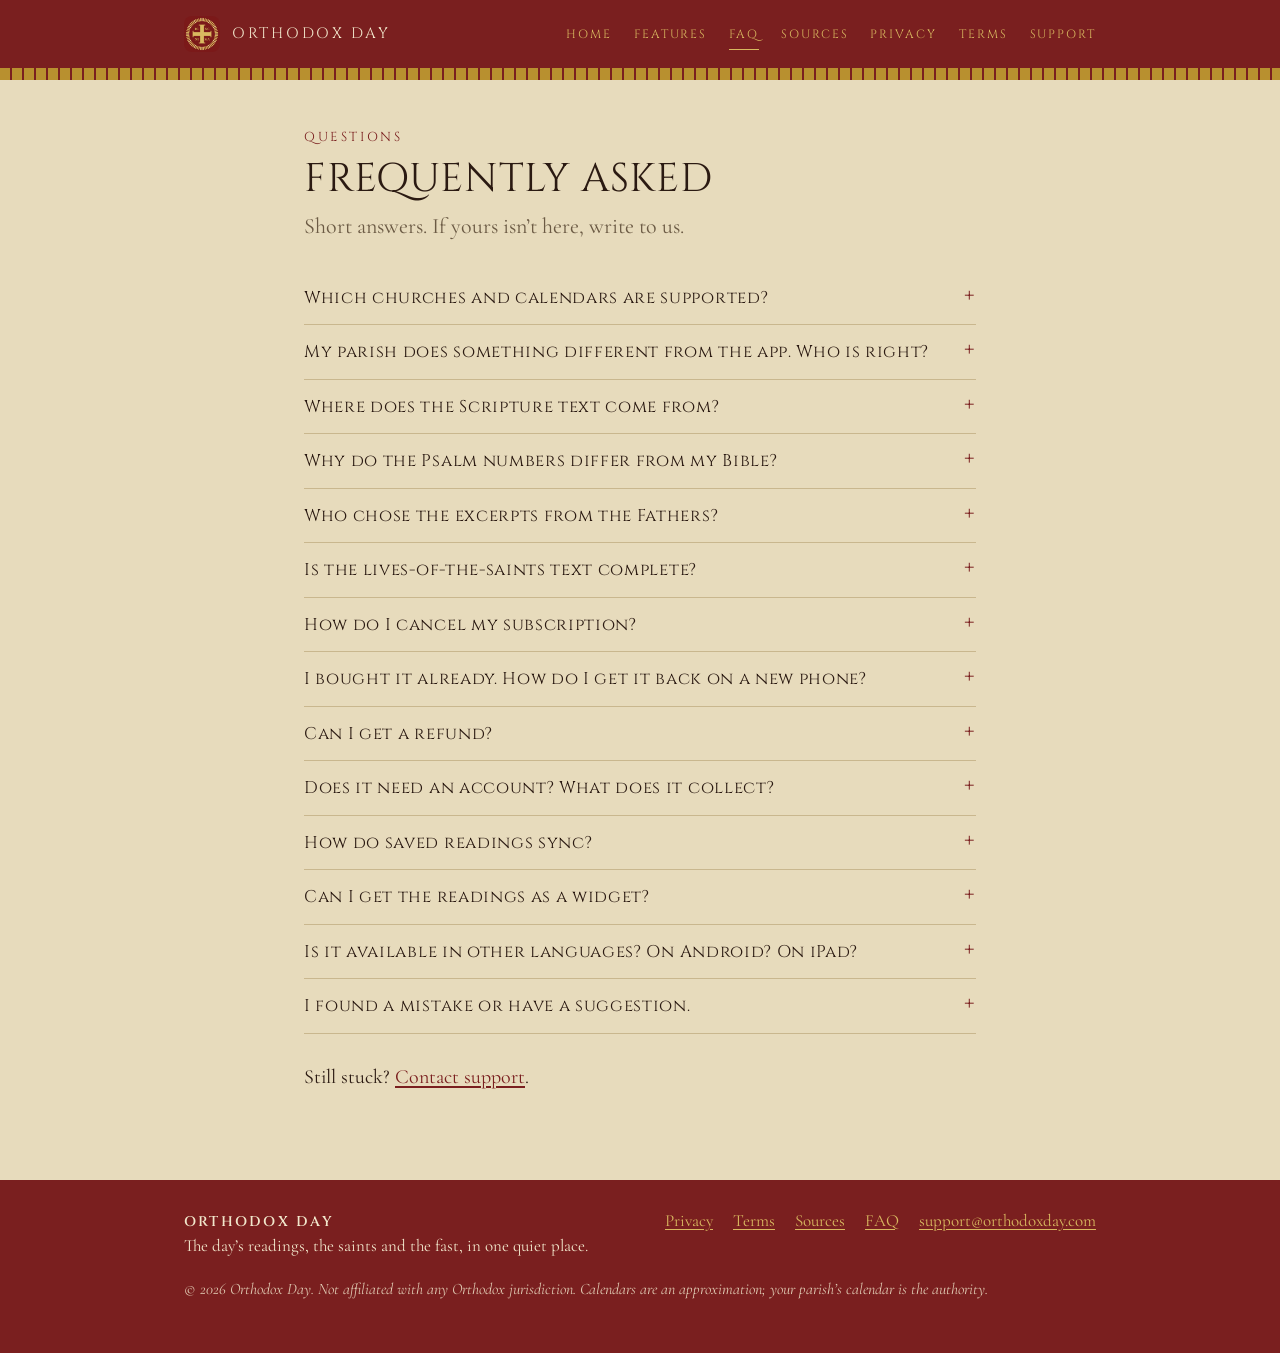
==== faq.html @ 32118919 "Orthodox Day website" ====
<!doctype html>
<html lang="en"><head><meta charset="utf-8"><meta name="viewport" content="width=device-width,initial-scale=1">
<title>FAQ — Orthodox Day</title><meta name="description" content="Answers about calendars, Scripture, the Fathers, pricing, privacy and sync in Orthodox Day.">
<meta name="color-scheme" content="light dark"><meta name="theme-color" content="#7A1F1F">
<link rel="icon" type="image/png" href="assets/img/favicon.png"><link rel="apple-touch-icon" href="assets/img/apple-touch-icon.png">
<meta property="og:title" content="FAQ — Orthodox Day"><meta property="og:description" content="Answers about calendars, Scripture, the Fathers, pricing, privacy and sync in Orthodox Day."><meta property="og:image" content="https://orthodoxday.com/assets/img/icon-512.png">
<link rel="preload" href="assets/fonts/Cinzel-Regular.ttf" as="font" type="font/ttf" crossorigin><link rel="stylesheet" href="assets/site.css"></head>
<body><header class="top"><div class="wrap"><a class="brand" href="index.html"><img src="assets/img/icon-512.png" alt="" width="36" height="36">Orthodox Day</a><nav class="main" aria-label="Main"><a href="index.html">Home</a><a href="index.html#features">Features</a><a href="faq.html" aria-current="page">FAQ</a><a href="sources.html">Sources</a><a href="privacy.html">Privacy</a><a href="https://www.apple.com/legal/itunes/appstore/dev/stdeula">Terms</a><a href="support.html">Support</a></nav></div></header><div class="band" style="background:repeating-linear-gradient(90deg,var(--gold) 0 10px,var(--icon) 10px 12px)"></div><main class="page"><div class="wrap narrow"><div class="label">Questions</div><h1>Frequently asked</h1><p class="lead">Short answers. If yours isn’t here, write to us.</p><details><summary>Which churches and calendars are supported?</summary><p>The Greek Orthodox Archdiocese (GOARCH), the Orthodox Church in America (OCA) and the Antiochian Archdiocese, all on the New (Revised Julian) Calendar. Pick your church when you first open the app, and change it any time in Settings.</p></details><details><summary>My parish does something different from the app. Who is right?</summary><p>Your parish. The readings, saints and fasting come from an openly published calendar and are an approximation of each church’s own, not the church’s own publication. Your priest and your parish calendar always come first.</p></details><details><summary>Where does the Scripture text come from?</summary><p>The World English Bible (the “updated” edition, with the deuterocanonical books) by default, or the King James Version or the Douay-Rheims if you choose them in Settings. All three are in the public domain and shown exactly as published. Old Testament and Psalm wording can differ from what you hear in church.</p></details><details><summary>Why do the Psalm numbers differ from my Bible?</summary><p>Psalms follow the Septuagint numbering that the Orthodox Church uses, with the Hebrew number noted beneath. Many English Bibles use the Hebrew numbering, so Psalm 50 in the app is Psalm 51 elsewhere.</p></details><details><summary>Who chose the excerpts from the Fathers?</summary><p>Each excerpts is a verbatim section of a public-domain English edition (Nicene and Post-Nicene Fathers, Ante-Nicene Fathers, the Library of the Fathers, or the Catena Aurea of St Thomas Aquinas in Newman’s translation), shown with its Father, work and series.</p></details>
    <details><summary>Is the lives-of-the-saints text complete?</summary><p>It gives the saints that the Prologue from Ochrid includes for each day, so it does not cover every saint commemorated. The Prologue follows the Julian date, which is the date New Calendar churches keep these saints on.</p></details>
    <details><summary>How do I cancel my subscription?</summary><p>Subscriptions are managed by Apple. Open Settings on your iPhone, tap your name, then Subscriptions, and choose Orthodox Day. To avoid being charged after a trial, cancel at least 24 hours before it ends. If you cancel you keep access until the end of the period you paid for.</p></details><details><summary>I bought it already. How do I get it back on a new phone?</summary><p>Open the app, go to the purchase screen and tap Restore Purchase. Lifetime access stays with your Apple ID.</p></details><details><summary>Can I get a refund?</summary><p>Purchases are processed by Apple, so refund requests go through Apple: use reportaproblem.apple.com or contact Apple Support.</p></details><details><summary>Does it need an account? What does it collect?</summary><p>No account, and the app collects no personal information of its own. Your settings stay on your phone. See the privacy page for the details.</p></details><details><summary>How do saved readings sync?</summary><p>Saved readings and your choices (church, translation, font) sync through your own iCloud. You need to be signed in to iCloud on each device. Nothing is sent to us.</p></details><details><summary>Can I get the readings as a widget?</summary><p>Yes. Add the Orthodox Day widgets to the home screen or lock screen from your iPhone’s widget gallery.</p></details><details><summary>Is it available in other languages? On Android? On iPad?</summary><p>English only for now, on iPhone.</p></details><details><summary>I found a mistake or have a suggestion.</summary><p>Please write to support@orthodoxday.com and say which day and reading. Corrections are welcome.</p></details><p style="margin-top:28px">Still stuck? <a href="support.html">Contact support</a>.</p></div></main><footer class="foot"><div class="wrap"><div><strong style="font-family:Cinzel,serif;letter-spacing:.16em;text-transform:uppercase;font-size:14px">Orthodox Day</strong><br>The day’s readings, the saints and the fast, in one quiet place.</div><nav aria-label="Footer"><a href="privacy.html">Privacy</a><a href="https://www.apple.com/legal/itunes/appstore/dev/stdeula">Terms</a><a href="sources.html">Sources</a><a href="faq.html">FAQ</a><a href="mailto:support@orthodoxday.com">support@orthodoxday.com</a></nav><p class="fine">© 2026 Orthodox Day. Not affiliated with any Orthodox jurisdiction. Calendars are an approximation; your parish’s calendar is the authority.</p></div></footer></body></html>
---- assets/site.css ----
@font-face{font-family:"Cinzel";src:url(fonts/Cinzel-Regular.ttf) format("truetype");font-weight:400;font-display:swap}
@font-face{font-family:"Cinzel";src:url(fonts/Cinzel-SemiBold.ttf) format("truetype");font-weight:600;font-display:swap}
@font-face{font-family:"Cormorant Garamond";src:url(fonts/CormorantGaramond-Regular.ttf) format("truetype");font-weight:400;font-display:swap}
@font-face{font-family:"Cormorant Garamond";src:url(fonts/CormorantGaramond-Medium.ttf) format("truetype");font-weight:500;font-display:swap}
@font-face{font-family:"Cormorant Garamond";src:url(fonts/CormorantGaramond-Italic.ttf) format("truetype");font-weight:400;font-style:italic;font-display:swap}

:root{
  --ground:#E7DBBC; --ink:#2B1A12; --ink-muted:#6B5A44; --icon:#7A1F1F; --icon-deep:#5E1616;
  --on-icon:#F1E6CB; --gold:#B8902F; --gold-bright:#D8B860; --tile:#F0E6CE; --hairline:#C9B78E;
  --accent-text:#7A1F1F; --link:#7A1F1F;
}
@media (prefers-color-scheme:dark){
  :root{--ground:#17100E; --ink:#EBDDBF; --ink-muted:#A8977A; --icon:#5C1A1A; --icon-deep:#421212;
        --on-icon:#EBDDBF; --gold:#C9A24A; --gold-bright:#E0BD5E; --tile:#221816; --hairline:#3A2C24;
        --accent-text:#E0BD5E; --link:#E0BD5E}
}
*{box-sizing:border-box}
html{-webkit-text-size-adjust:100%}
body{margin:0;background:var(--ground);color:var(--ink);font:400 20px/1.5 "Cormorant Garamond",Georgia,serif}
a{color:var(--link);text-underline-offset:3px}
img{max-width:100%;height:auto}
.wrap{max-width:960px;margin:0 auto;padding:0 24px}
.narrow{max-width:720px}

.label{font-family:Cinzel,serif;text-transform:uppercase;letter-spacing:.2em;font-size:13px;color:var(--accent-text)}
h1,h2,h3{font-family:Cinzel,serif;font-weight:400;line-height:1.15;margin:0}
h1{font-size:clamp(32px,6vw,54px);text-transform:uppercase;letter-spacing:.02em}
h2{font-size:clamp(24px,4vw,32px);text-transform:uppercase;letter-spacing:.04em;margin-bottom:12px}
h3{font-size:18px;text-transform:uppercase;letter-spacing:.12em;margin:28px 0 6px;color:var(--accent-text)}
p{margin:0 0 16px}
.muted{color:var(--ink-muted)}
.note{font-style:italic;color:var(--ink-muted);font-size:18px}

/* the app's mosaic band: 10pt gold squares, 2pt grout */
.band{height:12px;background:repeating-linear-gradient(90deg,var(--gold) 0 10px,transparent 10px 12px)}
.hero .band{background:repeating-linear-gradient(90deg,var(--gold) 0 10px,var(--icon) 10px 12px)}
.rule{border:0;border-top:1px solid var(--gold);margin:40px 0}

header.top{background:var(--icon);color:var(--on-icon)}
header.top .wrap{display:flex;align-items:center;justify-content:space-between;gap:16px;padding-top:16px;padding-bottom:16px;flex-wrap:wrap}
.brand{display:flex;align-items:center;gap:12px;text-decoration:none;color:var(--on-icon);
  font-family:Cinzel,serif;text-transform:uppercase;letter-spacing:.18em;font-size:15px}
.brand img{width:36px;height:36px;border-radius:8px}
nav.main{display:flex;gap:6px 22px;flex-wrap:wrap}
nav.main a{font-family:Cinzel,serif;text-transform:uppercase;letter-spacing:.16em;font-size:12px;color:var(--gold-bright);text-decoration:none;padding:6px 0;border-bottom:1px solid transparent}
nav.main a:hover,nav.main a[aria-current]{border-bottom-color:var(--gold-bright)}

.hero{background:var(--icon);color:var(--on-icon)}
.hero .wrap{display:grid;grid-template-columns:1.2fr .8fr;gap:40px;align-items:center;padding-top:48px;padding-bottom:56px}
.hero .label{color:var(--gold-bright)}
.hero h1{margin:14px 0 18px}
.hero p.lead{font-size:24px;line-height:1.35;max-width:30ch}
.hero .shot{display:flex;justify-content:center}
.hero .shot img{width:min(300px,100%);filter:drop-shadow(0 18px 30px rgba(0,0,0,.35))}
.btn{display:inline-block;font-family:Cinzel,serif;text-transform:uppercase;letter-spacing:.2em;font-size:13px;
  padding:14px 22px;border:1px solid var(--gold-bright);color:var(--on-icon);background:var(--icon-deep);border-radius:2px;text-decoration:none}
.btn.soon{opacity:.85;cursor:default}
.hero .fine{font-size:16px;font-style:italic;color:var(--gold-bright);margin-top:14px}

section.block{padding:56px 0}
.grid{display:grid;grid-template-columns:repeat(auto-fit,minmax(260px,1fr));gap:18px;margin-top:24px}
.card{background:var(--tile);border:1px solid var(--hairline);border-radius:3px;padding:22px}
.card h3{margin-top:0}
.card p{margin:0;font-size:19px}
.shots{display:flex;gap:20px;overflow-x:auto;padding:8px 2px 24px;scroll-snap-type:x mandatory;-webkit-overflow-scrolling:touch}
.shots figure{margin:0;flex:0 0 min(250px,70vw);scroll-snap-align:start;text-align:center}
.shots img{width:100%;filter:drop-shadow(0 10px 18px rgba(0,0,0,.22))}
.shots figcaption{font-style:italic;color:var(--ink-muted);font-size:17px;margin-top:10px}
.plans{display:grid;grid-template-columns:repeat(auto-fit,minmax(200px,1fr));gap:14px;margin-top:20px}
.plans .card{text-align:center}
.plans .card h3{margin:0 0 6px}

main.page{padding:48px 0 72px}
main.page h1{font-size:clamp(28px,5vw,40px);margin:8px 0 8px}
main.page .lead{font-size:22px;color:var(--ink-muted);margin-bottom:28px}
main.page h2{margin-top:44px;padding-bottom:8px;border-bottom:1px solid var(--gold);font-size:22px}
main.page ul{padding-left:22px;margin:0 0 16px}
main.page li{margin-bottom:6px}
details{border-bottom:1px solid var(--hairline);padding:14px 0}
details summary{cursor:pointer;font-family:Cinzel,serif;letter-spacing:.04em;font-size:17px;list-style:none;display:flex;justify-content:space-between;gap:16px}
details summary::-webkit-details-marker{display:none}
details summary::after{content:"+";color:var(--accent-text);font-size:22px;line-height:1}
details[open] summary::after{content:"–"}
details p,details ul{margin-top:12px}
table{border-collapse:collapse;width:100%;font-size:18px;margin:12px 0 20px}
td,th{border-bottom:1px solid var(--hairline);padding:8px 10px 8px 0;text-align:left;vertical-align:top}
th{font-family:Cinzel,serif;font-weight:400;text-transform:uppercase;letter-spacing:.12em;font-size:12px;color:var(--accent-text)}

footer.foot{background:var(--icon);color:var(--on-icon);margin-top:0}
footer.foot .wrap{padding-top:28px;padding-bottom:36px;display:flex;flex-wrap:wrap;justify-content:space-between;gap:18px 40px;font-size:17px}
footer.foot a{color:var(--gold-bright)}
footer.foot nav{display:flex;gap:8px 20px;flex-wrap:wrap}
footer.foot .fine{width:100%;font-style:italic;opacity:.85;font-size:16px}

@media (max-width:760px){
  .hero .wrap{grid-template-columns:1fr;padding-top:32px}
  .hero .shot{order:2}
  body{font-size:19px}
}
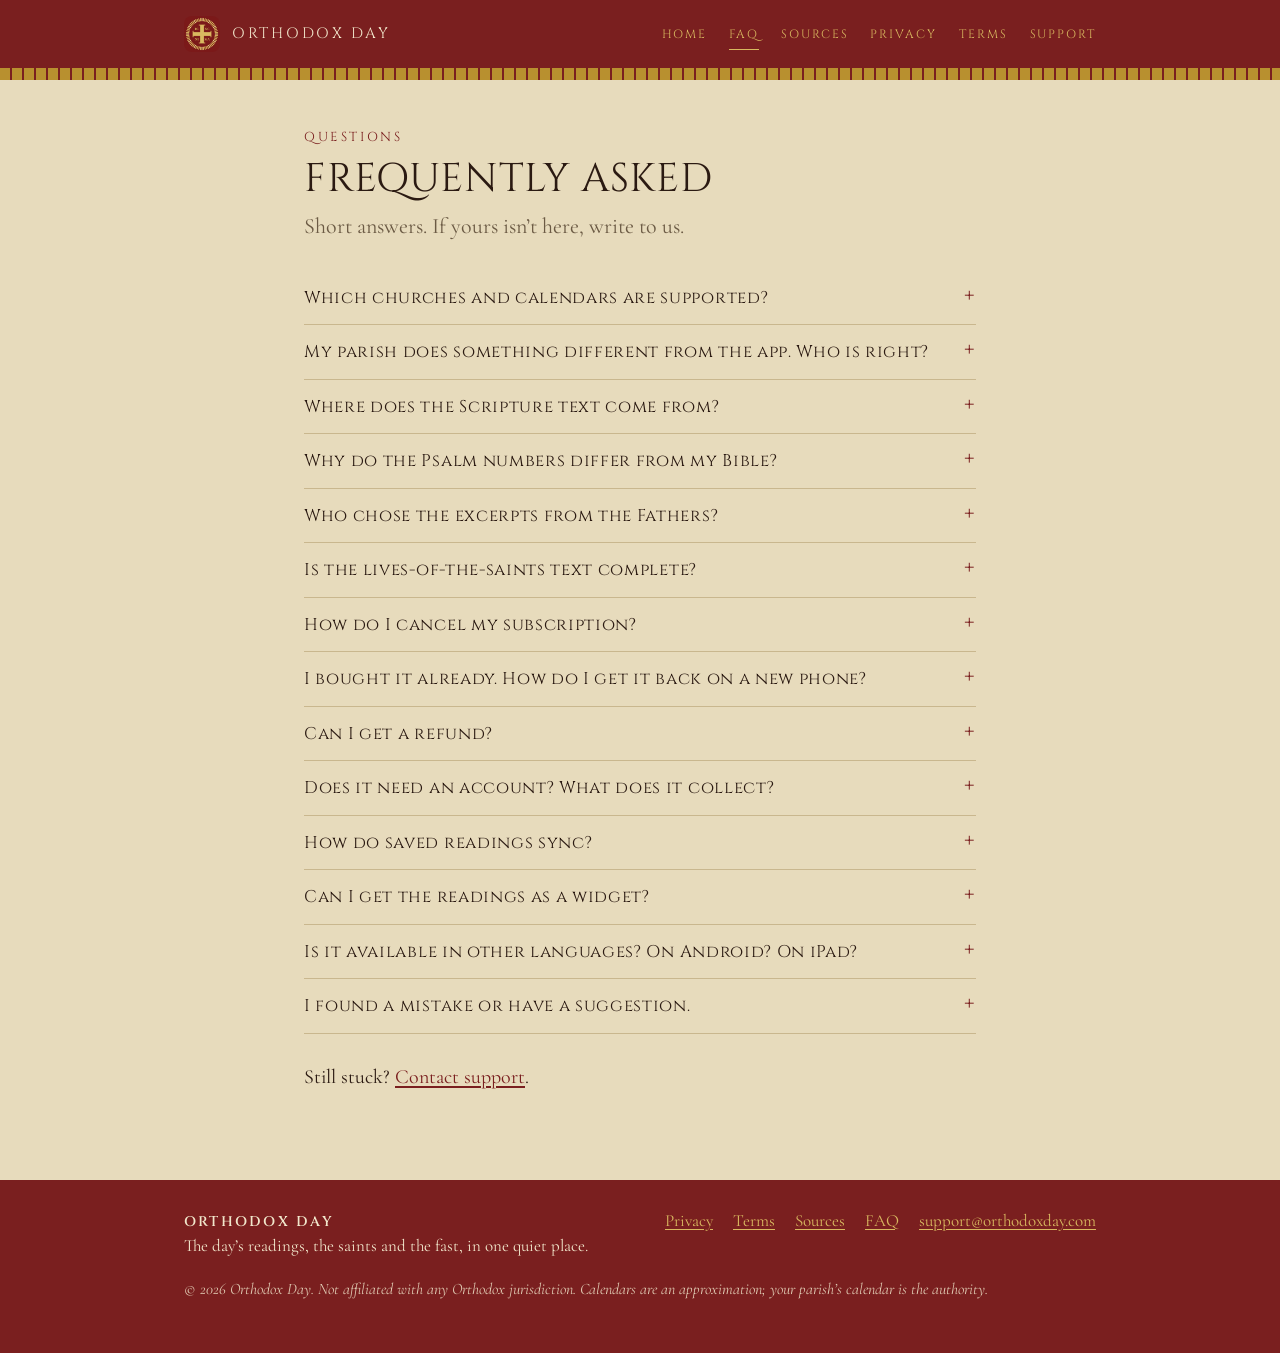
==== commit 99f357a0: "Fix <br>; remove the Features nav link" ====
--- a/faq.html
+++ b/faq.html
@@ -5,6 +5,6 @@
 <link rel="icon" type="image/png" href="assets/img/favicon.png"><link rel="apple-touch-icon" href="assets/img/apple-touch-icon.png">
 <meta property="og:title" content="FAQ — Orthodox Day"><meta property="og:description" content="Answers about calendars, Scripture, the Fathers, pricing, privacy and sync in Orthodox Day."><meta property="og:image" content="https://orthodoxday.com/assets/img/icon-512.png">
 <link rel="preload" href="assets/fonts/Cinzel-Regular.ttf" as="font" type="font/ttf" crossorigin><link rel="stylesheet" href="assets/site.css"></head>
-<body><header class="top"><div class="wrap"><a class="brand" href="index.html"><img src="assets/img/icon-512.png" alt="" width="36" height="36">Orthodox Day</a><nav class="main" aria-label="Main"><a href="index.html">Home</a><a href="index.html#features">Features</a><a href="faq.html" aria-current="page">FAQ</a><a href="sources.html">Sources</a><a href="privacy.html">Privacy</a><a href="https://www.apple.com/legal/itunes/appstore/dev/stdeula">Terms</a><a href="support.html">Support</a></nav></div></header><div class="band" style="background:repeating-linear-gradient(90deg,var(--gold) 0 10px,var(--icon) 10px 12px)"></div><main class="page"><div class="wrap narrow"><div class="label">Questions</div><h1>Frequently asked</h1><p class="lead">Short answers. If yours isn’t here, write to us.</p><details><summary>Which churches and calendars are supported?</summary><p>The Greek Orthodox Archdiocese (GOARCH), the Orthodox Church in America (OCA) and the Antiochian Archdiocese, all on the New (Revised Julian) Calendar. Pick your church when you first open the app, and change it any time in Settings.</p></details><details><summary>My parish does something different from the app. Who is right?</summary><p>Your parish. The readings, saints and fasting come from an openly published calendar and are an approximation of each church’s own, not the church’s own publication. Your priest and your parish calendar always come first.</p></details><details><summary>Where does the Scripture text come from?</summary><p>The World English Bible (the “updated” edition, with the deuterocanonical books) by default, or the King James Version or the Douay-Rheims if you choose them in Settings. All three are in the public domain and shown exactly as published. Old Testament and Psalm wording can differ from what you hear in church.</p></details><details><summary>Why do the Psalm numbers differ from my Bible?</summary><p>Psalms follow the Septuagint numbering that the Orthodox Church uses, with the Hebrew number noted beneath. Many English Bibles use the Hebrew numbering, so Psalm 50 in the app is Psalm 51 elsewhere.</p></details><details><summary>Who chose the excerpts from the Fathers?</summary><p>Each excerpts is a verbatim section of a public-domain English edition (Nicene and Post-Nicene Fathers, Ante-Nicene Fathers, the Library of the Fathers, or the Catena Aurea of St Thomas Aquinas in Newman’s translation), shown with its Father, work and series.</p></details>
+<body><header class="top"><div class="wrap"><a class="brand" href="index.html"><img src="assets/img/icon-512.png" alt="" width="36" height="36">Orthodox Day</a><nav class="main" aria-label="Main"><a href="index.html">Home</a><a href="faq.html" aria-current="page">FAQ</a><a href="sources.html">Sources</a><a href="privacy.html">Privacy</a><a href="https://www.apple.com/legal/itunes/appstore/dev/stdeula">Terms</a><a href="support.html">Support</a></nav></div></header><div class="band" style="background:repeating-linear-gradient(90deg,var(--gold) 0 10px,var(--icon) 10px 12px)"></div><main class="page"><div class="wrap narrow"><div class="label">Questions</div><h1>Frequently asked</h1><p class="lead">Short answers. If yours isn’t here, write to us.</p><details><summary>Which churches and calendars are supported?</summary><p>The Greek Orthodox Archdiocese (GOARCH), the Orthodox Church in America (OCA) and the Antiochian Archdiocese, all on the New (Revised Julian) Calendar. Pick your church when you first open the app, and change it any time in Settings.</p></details><details><summary>My parish does something different from the app. Who is right?</summary><p>Your parish. The readings, saints and fasting come from an openly published calendar and are an approximation of each church’s own, not the church’s own publication. Your priest and your parish calendar always come first.</p></details><details><summary>Where does the Scripture text come from?</summary><p>The World English Bible (the “updated” edition, with the deuterocanonical books) by default, or the King James Version or the Douay-Rheims if you choose them in Settings. All three are in the public domain and shown exactly as published. Old Testament and Psalm wording can differ from what you hear in church.</p></details><details><summary>Why do the Psalm numbers differ from my Bible?</summary><p>Psalms follow the Septuagint numbering that the Orthodox Church uses, with the Hebrew number noted beneath. Many English Bibles use the Hebrew numbering, so Psalm 50 in the app is Psalm 51 elsewhere.</p></details><details><summary>Who chose the excerpts from the Fathers?</summary><p>Each excerpts is a verbatim section of a public-domain English edition (Nicene and Post-Nicene Fathers, Ante-Nicene Fathers, the Library of the Fathers, or the Catena Aurea of St Thomas Aquinas in Newman’s translation), shown with its Father, work and series.</p></details>
     <details><summary>Is the lives-of-the-saints text complete?</summary><p>It gives the saints that the Prologue from Ochrid includes for each day, so it does not cover every saint commemorated. The Prologue follows the Julian date, which is the date New Calendar churches keep these saints on.</p></details>
     <details><summary>How do I cancel my subscription?</summary><p>Subscriptions are managed by Apple. Open Settings on your iPhone, tap your name, then Subscriptions, and choose Orthodox Day. To avoid being charged after a trial, cancel at least 24 hours before it ends. If you cancel you keep access until the end of the period you paid for.</p></details><details><summary>I bought it already. How do I get it back on a new phone?</summary><p>Open the app, go to the purchase screen and tap Restore Purchase. Lifetime access stays with your Apple ID.</p></details><details><summary>Can I get a refund?</summary><p>Purchases are processed by Apple, so refund requests go through Apple: use reportaproblem.apple.com or contact Apple Support.</p></details><details><summary>Does it need an account? What does it collect?</summary><p>No account, and the app collects no personal information of its own. Your settings stay on your phone. See the privacy page for the details.</p></details><details><summary>How do saved readings sync?</summary><p>Saved readings and your choices (church, translation, font) sync through your own iCloud. You need to be signed in to iCloud on each device. Nothing is sent to us.</p></details><details><summary>Can I get the readings as a widget?</summary><p>Yes. Add the Orthodox Day widgets to the home screen or lock screen from your iPhone’s widget gallery.</p></details><details><summary>Is it available in other languages? On Android? On iPad?</summary><p>English only for now, on iPhone.</p></details><details><summary>I found a mistake or have a suggestion.</summary><p>Please write to support@orthodoxday.com and say which day and reading. Corrections are welcome.</p></details><p style="margin-top:28px">Still stuck? <a href="support.html">Contact support</a>.</p></div></main><footer class="foot"><div class="wrap"><div><strong style="font-family:Cinzel,serif;letter-spacing:.16em;text-transform:uppercase;font-size:14px">Orthodox Day</strong><br>The day’s readings, the saints and the fast, in one quiet place.</div><nav aria-label="Footer"><a href="privacy.html">Privacy</a><a href="https://www.apple.com/legal/itunes/appstore/dev/stdeula">Terms</a><a href="sources.html">Sources</a><a href="faq.html">FAQ</a><a href="mailto:support@orthodoxday.com">support@orthodoxday.com</a></nav><p class="fine">© 2026 Orthodox Day. Not affiliated with any Orthodox jurisdiction. Calendars are an approximation; your parish’s calendar is the authority.</p></div></footer></body></html>
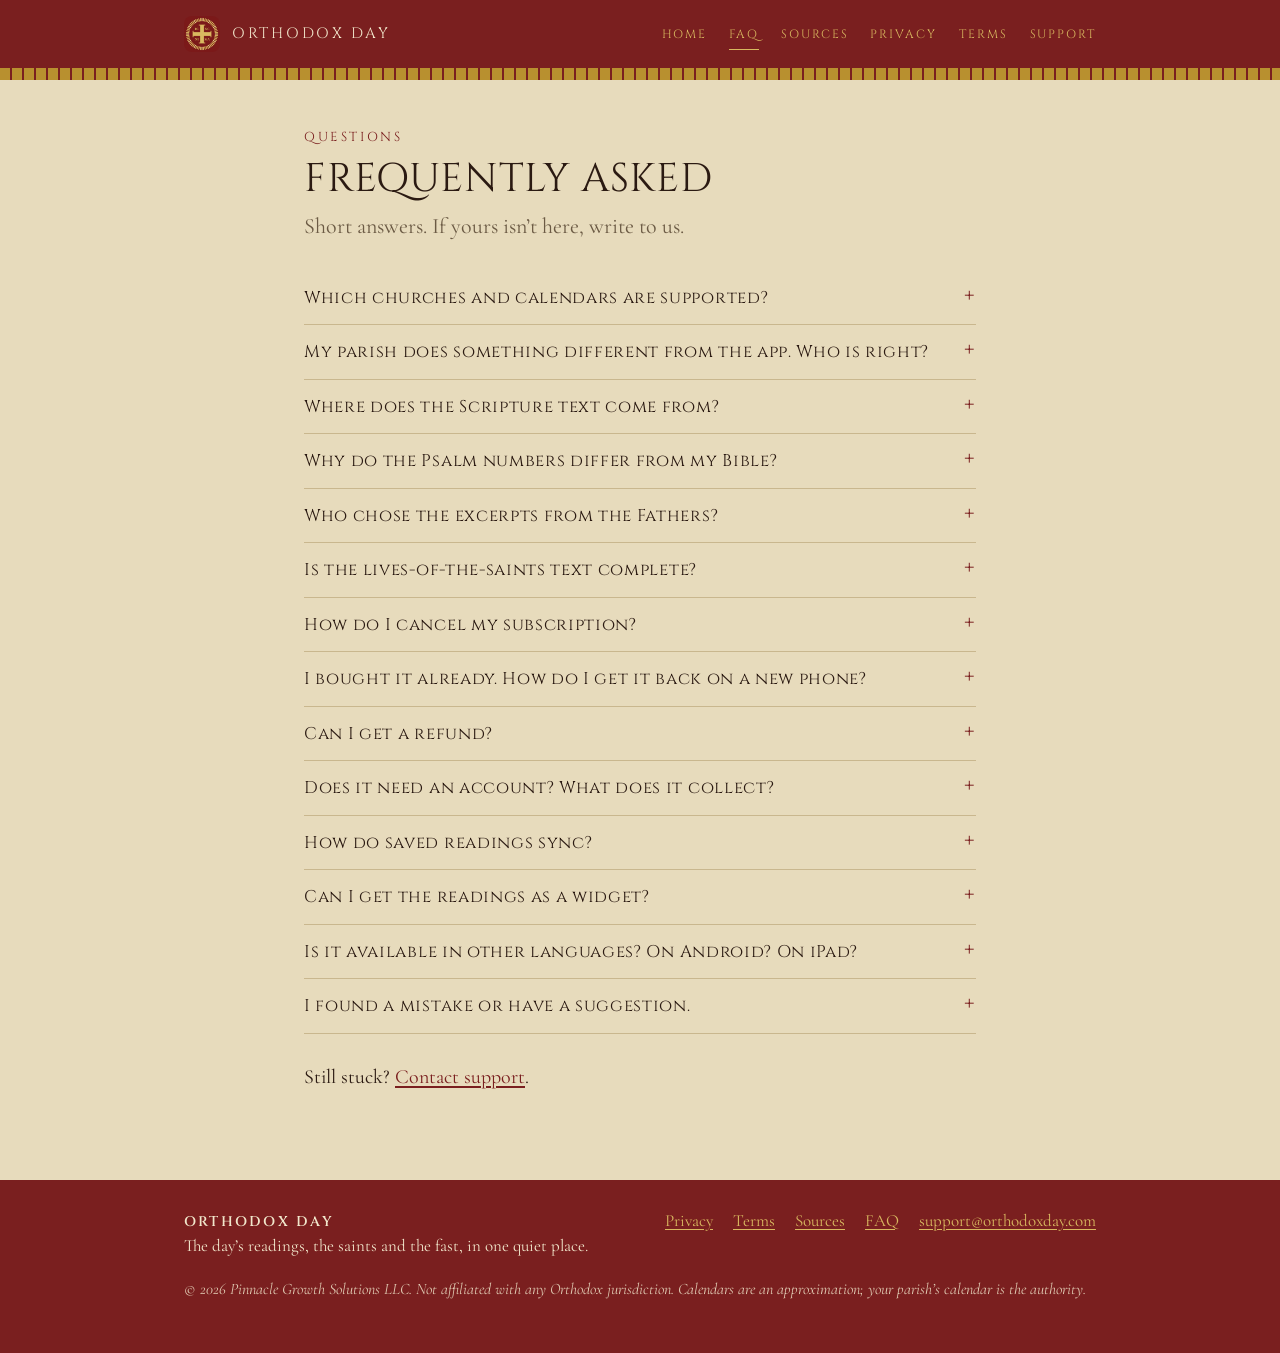
==== commit 8de40e08: "Footer: © 2026 Pinnacle Growth Solutions LLC" ====
--- a/faq.html
+++ b/faq.html
@@ -7,4 +7,4 @@
 <link rel="preload" href="assets/fonts/Cinzel-Regular.ttf" as="font" type="font/ttf" crossorigin><link rel="stylesheet" href="assets/site.css"></head>
 <body><header class="top"><div class="wrap"><a class="brand" href="index.html"><img src="assets/img/icon-512.png" alt="" width="36" height="36">Orthodox Day</a><nav class="main" aria-label="Main"><a href="index.html">Home</a><a href="faq.html" aria-current="page">FAQ</a><a href="sources.html">Sources</a><a href="privacy.html">Privacy</a><a href="https://www.apple.com/legal/itunes/appstore/dev/stdeula">Terms</a><a href="support.html">Support</a></nav></div></header><div class="band" style="background:repeating-linear-gradient(90deg,var(--gold) 0 10px,var(--icon) 10px 12px)"></div><main class="page"><div class="wrap narrow"><div class="label">Questions</div><h1>Frequently asked</h1><p class="lead">Short answers. If yours isn’t here, write to us.</p><details><summary>Which churches and calendars are supported?</summary><p>The Greek Orthodox Archdiocese (GOARCH), the Orthodox Church in America (OCA) and the Antiochian Archdiocese, all on the New (Revised Julian) Calendar. Pick your church when you first open the app, and change it any time in Settings.</p></details><details><summary>My parish does something different from the app. Who is right?</summary><p>Your parish. The readings, saints and fasting come from an openly published calendar and are an approximation of each church’s own, not the church’s own publication. Your priest and your parish calendar always come first.</p></details><details><summary>Where does the Scripture text come from?</summary><p>The World English Bible (the “updated” edition, with the deuterocanonical books) by default, or the King James Version or the Douay-Rheims if you choose them in Settings. All three are in the public domain and shown exactly as published. Old Testament and Psalm wording can differ from what you hear in church.</p></details><details><summary>Why do the Psalm numbers differ from my Bible?</summary><p>Psalms follow the Septuagint numbering that the Orthodox Church uses, with the Hebrew number noted beneath. Many English Bibles use the Hebrew numbering, so Psalm 50 in the app is Psalm 51 elsewhere.</p></details><details><summary>Who chose the excerpts from the Fathers?</summary><p>Each excerpts is a verbatim section of a public-domain English edition (Nicene and Post-Nicene Fathers, Ante-Nicene Fathers, the Library of the Fathers, or the Catena Aurea of St Thomas Aquinas in Newman’s translation), shown with its Father, work and series.</p></details>
     <details><summary>Is the lives-of-the-saints text complete?</summary><p>It gives the saints that the Prologue from Ochrid includes for each day, so it does not cover every saint commemorated. The Prologue follows the Julian date, which is the date New Calendar churches keep these saints on.</p></details>
-    <details><summary>How do I cancel my subscription?</summary><p>Subscriptions are managed by Apple. Open Settings on your iPhone, tap your name, then Subscriptions, and choose Orthodox Day. To avoid being charged after a trial, cancel at least 24 hours before it ends. If you cancel you keep access until the end of the period you paid for.</p></details><details><summary>I bought it already. How do I get it back on a new phone?</summary><p>Open the app, go to the purchase screen and tap Restore Purchase. Lifetime access stays with your Apple ID.</p></details><details><summary>Can I get a refund?</summary><p>Purchases are processed by Apple, so refund requests go through Apple: use reportaproblem.apple.com or contact Apple Support.</p></details><details><summary>Does it need an account? What does it collect?</summary><p>No account, and the app collects no personal information of its own. Your settings stay on your phone. See the privacy page for the details.</p></details><details><summary>How do saved readings sync?</summary><p>Saved readings and your choices (church, translation, font) sync through your own iCloud. You need to be signed in to iCloud on each device. Nothing is sent to us.</p></details><details><summary>Can I get the readings as a widget?</summary><p>Yes. Add the Orthodox Day widgets to the home screen or lock screen from your iPhone’s widget gallery.</p></details><details><summary>Is it available in other languages? On Android? On iPad?</summary><p>English only for now, on iPhone.</p></details><details><summary>I found a mistake or have a suggestion.</summary><p>Please write to support@orthodoxday.com and say which day and reading. Corrections are welcome.</p></details><p style="margin-top:28px">Still stuck? <a href="support.html">Contact support</a>.</p></div></main><footer class="foot"><div class="wrap"><div><strong style="font-family:Cinzel,serif;letter-spacing:.16em;text-transform:uppercase;font-size:14px">Orthodox Day</strong><br>The day’s readings, the saints and the fast, in one quiet place.</div><nav aria-label="Footer"><a href="privacy.html">Privacy</a><a href="https://www.apple.com/legal/itunes/appstore/dev/stdeula">Terms</a><a href="sources.html">Sources</a><a href="faq.html">FAQ</a><a href="mailto:support@orthodoxday.com">support@orthodoxday.com</a></nav><p class="fine">© 2026 Orthodox Day. Not affiliated with any Orthodox jurisdiction. Calendars are an approximation; your parish’s calendar is the authority.</p></div></footer></body></html>
+    <details><summary>How do I cancel my subscription?</summary><p>Subscriptions are managed by Apple. Open Settings on your iPhone, tap your name, then Subscriptions, and choose Orthodox Day. To avoid being charged after a trial, cancel at least 24 hours before it ends. If you cancel you keep access until the end of the period you paid for.</p></details><details><summary>I bought it already. How do I get it back on a new phone?</summary><p>Open the app, go to the purchase screen and tap Restore Purchase. Lifetime access stays with your Apple ID.</p></details><details><summary>Can I get a refund?</summary><p>Purchases are processed by Apple, so refund requests go through Apple: use reportaproblem.apple.com or contact Apple Support.</p></details><details><summary>Does it need an account? What does it collect?</summary><p>No account, and the app collects no personal information of its own. Your settings stay on your phone. See the privacy page for the details.</p></details><details><summary>How do saved readings sync?</summary><p>Saved readings and your choices (church, translation, font) sync through your own iCloud. You need to be signed in to iCloud on each device. Nothing is sent to us.</p></details><details><summary>Can I get the readings as a widget?</summary><p>Yes. Add the Orthodox Day widgets to the home screen or lock screen from your iPhone’s widget gallery.</p></details><details><summary>Is it available in other languages? On Android? On iPad?</summary><p>English only for now, on iPhone.</p></details><details><summary>I found a mistake or have a suggestion.</summary><p>Please write to support@orthodoxday.com and say which day and reading. Corrections are welcome.</p></details><p style="margin-top:28px">Still stuck? <a href="support.html">Contact support</a>.</p></div></main><footer class="foot"><div class="wrap"><div><strong style="font-family:Cinzel,serif;letter-spacing:.16em;text-transform:uppercase;font-size:14px">Orthodox Day</strong><br>The day’s readings, the saints and the fast, in one quiet place.</div><nav aria-label="Footer"><a href="privacy.html">Privacy</a><a href="https://www.apple.com/legal/itunes/appstore/dev/stdeula">Terms</a><a href="sources.html">Sources</a><a href="faq.html">FAQ</a><a href="mailto:support@orthodoxday.com">support@orthodoxday.com</a></nav><p class="fine">© 2026 Pinnacle Growth Solutions LLC. Not affiliated with any Orthodox jurisdiction. Calendars are an approximation; your parish’s calendar is the authority.</p></div></footer></body></html>
